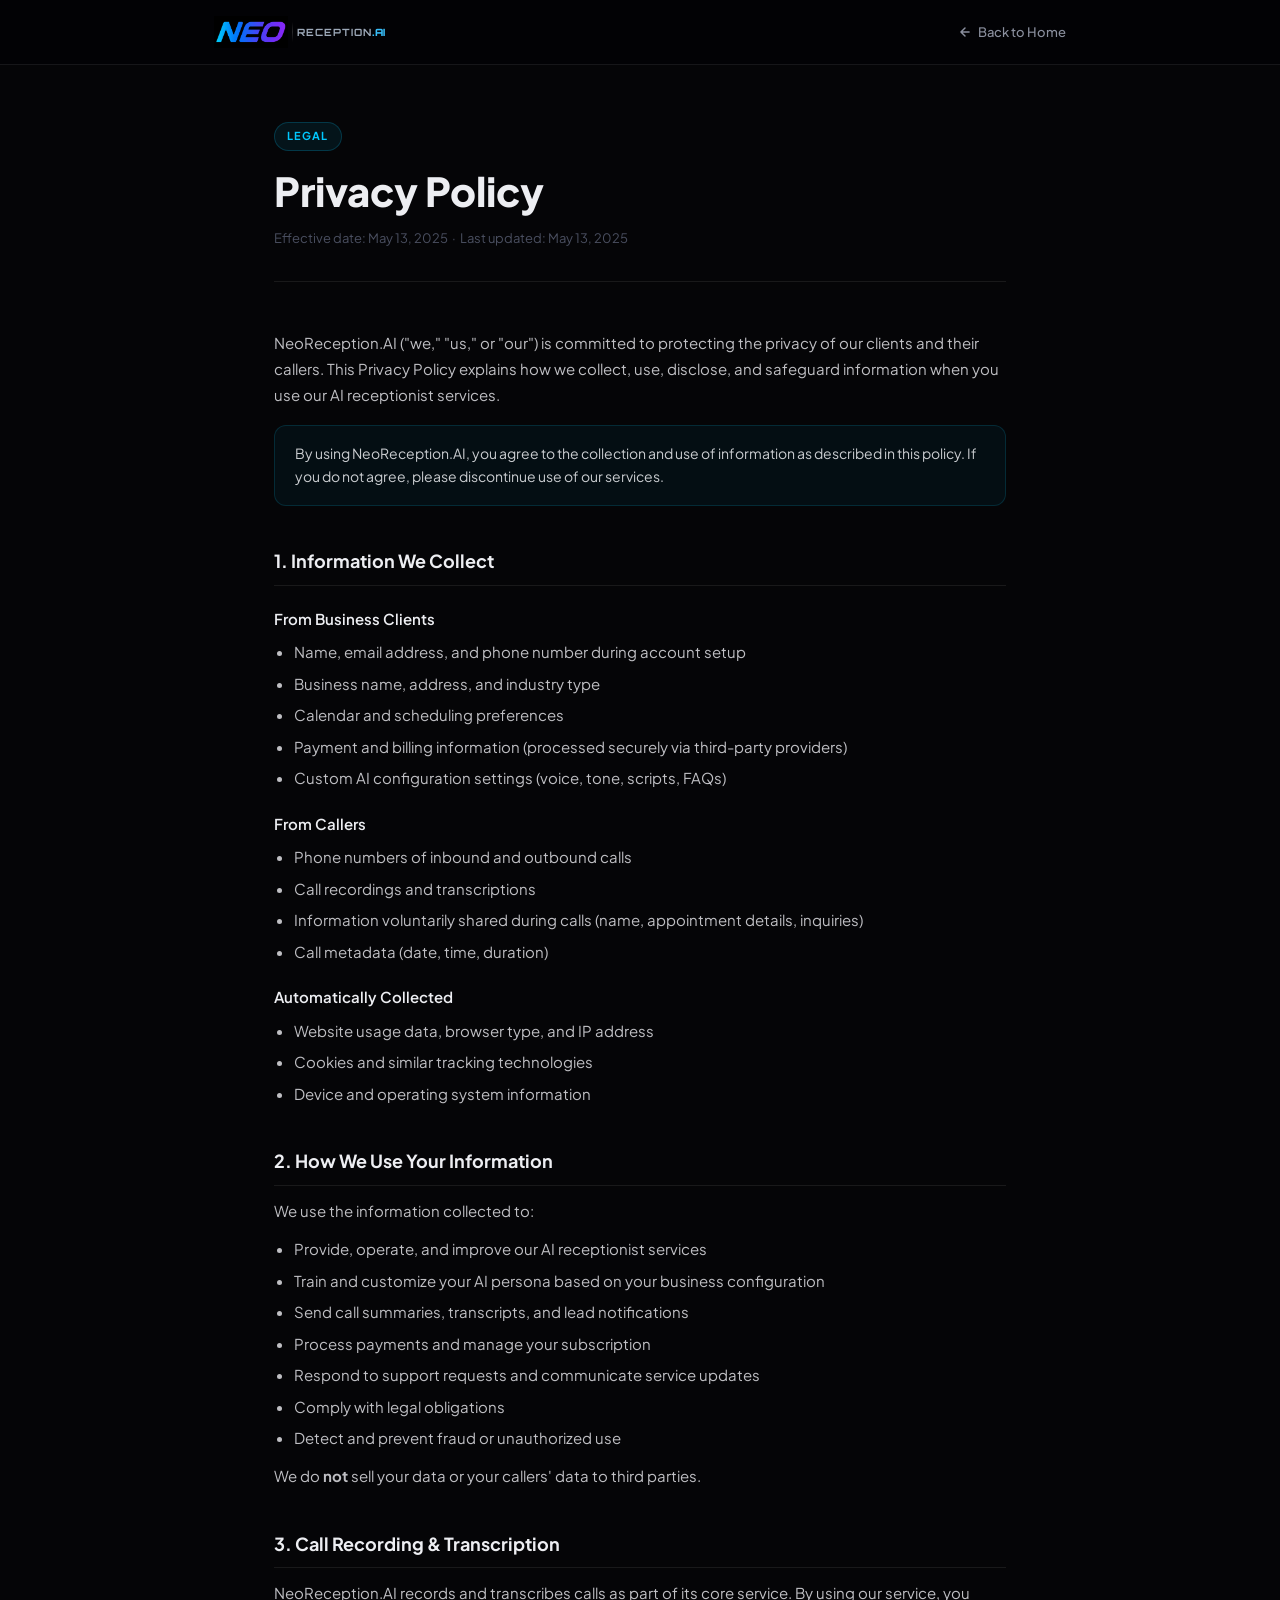
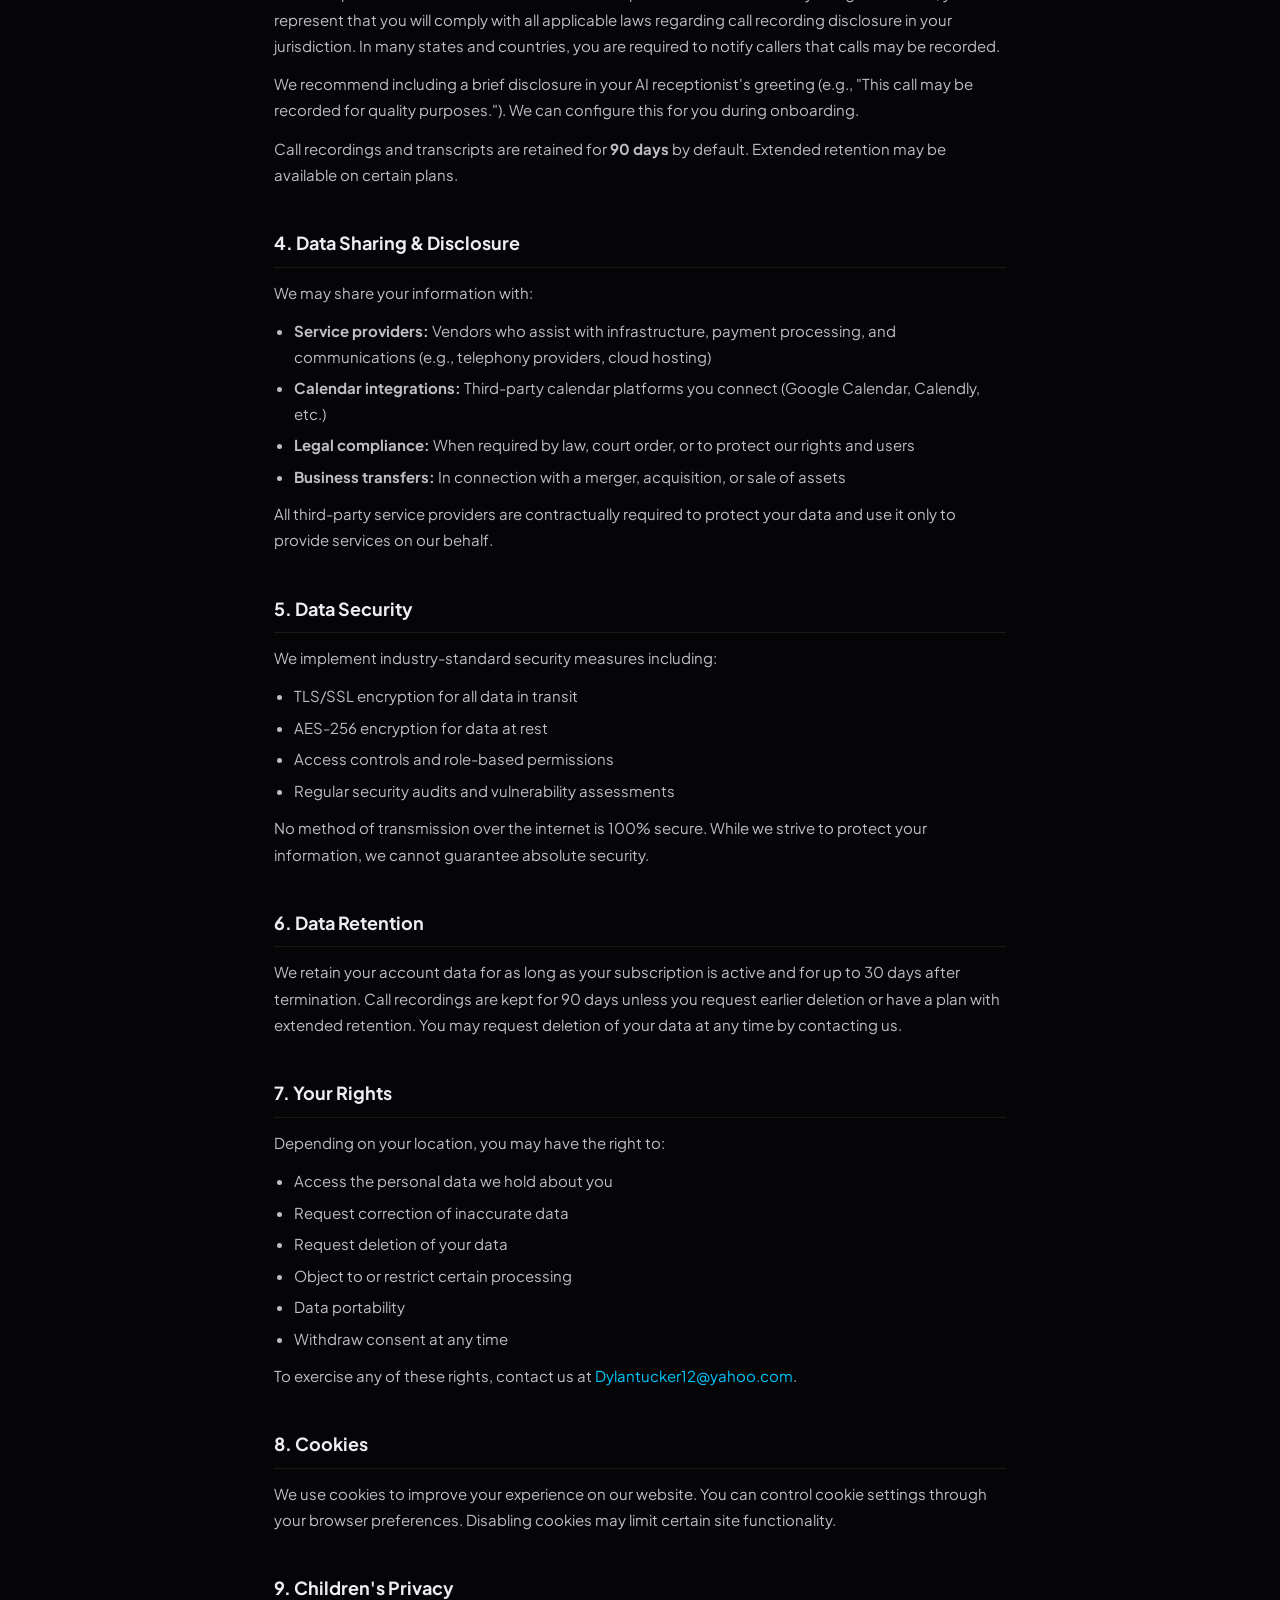
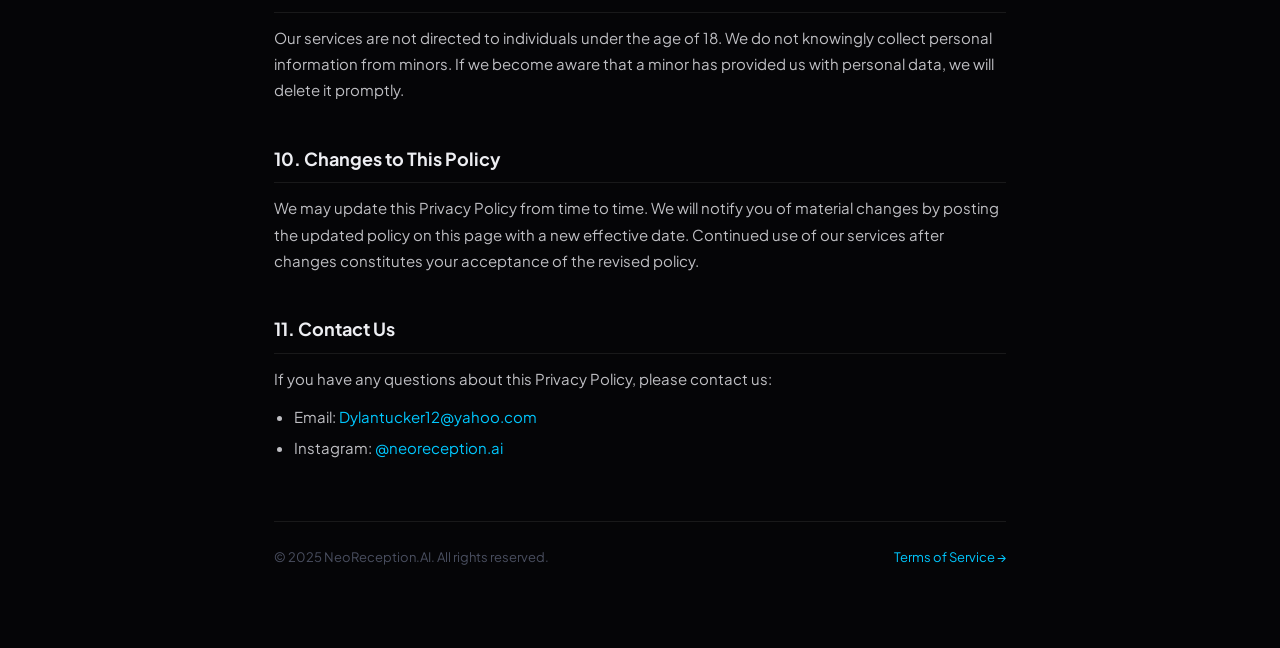
==== privacy.html @ 52baa78c "Add Privacy Policy and Terms of Service pages, link from footer Co-Authored-By: Claude Sonnet 4.6 <n" ====
<!DOCTYPE html>
<html lang="en">
<head>
  <meta charset="UTF-8" />
  <meta name="viewport" content="width=device-width, initial-scale=1.0" />
  <title>Privacy Policy — NeoReception.AI</title>
  <link rel="preconnect" href="https://fonts.googleapis.com" />
  <link rel="preconnect" href="https://fonts.gstatic.com" crossorigin />
  <link href="https://fonts.googleapis.com/css2?family=Plus+Jakarta+Sans:wght@300;400;500;600;700;800&family=Orbitron:wght@700;900&display=swap" rel="stylesheet" />
  <style>
    *, *::before, *::after { box-sizing: border-box; margin: 0; padding: 0; }
    :root {
      --bg-deep:    #020203;
      --bg-base:    #050507;
      --bg-elevated:#0a0a0e;
      --border:     rgba(255,255,255,0.08);
      --border-hi:  rgba(255,255,255,0.14);
      --fg:         #EDEEF2;
      --fg-muted:   #8A8F9E;
      --fg-subtle:  #4A4F60;
      --accent:     #00C8FF;
      --accent-2:   #7B61FF;
      --radius:     16px;
      --font:       'Plus Jakarta Sans', sans-serif;
    }
    html { scroll-behavior: smooth; }
    body {
      font-family: var(--font);
      background: var(--bg-base);
      color: var(--fg);
      line-height: 1.7;
      font-size: 16px;
    }

    /* NAV */
    nav {
      position: fixed; top: 0; left: 0; right: 0; z-index: 100;
      padding: 16px 0;
      background: rgba(3,3,6,0.95);
      backdrop-filter: blur(20px);
      -webkit-backdrop-filter: blur(20px);
      border-bottom: 1px solid var(--border);
    }
    .nav-inner {
      max-width: 900px; margin: 0 auto; padding: 0 24px;
      display: flex; align-items: center; justify-content: space-between;
    }
    .logo { display: flex; align-items: center; gap: 3px; text-decoration: none; }
    .logo-img-wrap { display: inline-flex; align-items: center; line-height: 0; flex-shrink: 0; }
    .logo-img { height: 32px; width: auto; display: block; }
    .logo-sep { width: 1px; height: 20px; background: linear-gradient(to bottom, transparent, rgba(255,255,255,0.15), transparent); flex-shrink: 0; margin: 0 1px; }
    .logo-name { display: flex; flex-direction: row; align-items: baseline; }
    .logo-reception { font-family: 'Orbitron', sans-serif; font-size: 10px; font-weight: 700; color: rgba(210,225,245,0.75); letter-spacing: 0.1em; text-transform: uppercase; }
    .logo-ai { font-family: 'Orbitron', sans-serif; font-size: 10px; font-weight: 900; color: #38BDF8; letter-spacing: 0.06em; text-transform: uppercase; }
    .nav-back {
      display: flex; align-items: center; gap: 6px;
      color: var(--fg-muted); text-decoration: none; font-size: 13px; font-weight: 500;
      transition: color 0.2s;
    }
    .nav-back:hover { color: var(--fg); }
    .nav-back svg { flex-shrink: 0; }

    /* LAYOUT */
    .page-wrap {
      max-width: 780px;
      margin: 0 auto;
      padding: 120px 24px 80px;
    }

    /* HEADER */
    .doc-header {
      margin-bottom: 48px;
      padding-bottom: 32px;
      border-bottom: 1px solid var(--border);
    }
    .doc-tag {
      display: inline-flex; align-items: center; gap: 6px;
      font-size: 11px; font-weight: 700; letter-spacing: 0.1em; text-transform: uppercase;
      color: var(--accent); background: rgba(0,200,255,0.08);
      border: 1px solid rgba(0,200,255,0.2); border-radius: 999px;
      padding: 4px 12px; margin-bottom: 16px;
    }
    .doc-title {
      font-size: clamp(28px, 5vw, 40px);
      font-weight: 800;
      color: var(--fg);
      line-height: 1.2;
      margin-bottom: 12px;
    }
    .doc-meta {
      font-size: 13px;
      color: var(--fg-subtle);
    }

    /* CONTENT */
    .doc-section { margin-bottom: 40px; }
    .doc-section h2 {
      font-size: 18px;
      font-weight: 700;
      color: var(--fg);
      margin-bottom: 12px;
      padding-bottom: 8px;
      border-bottom: 1px solid var(--border);
    }
    .doc-section h3 {
      font-size: 15px;
      font-weight: 600;
      color: var(--fg);
      margin: 20px 0 8px;
    }
    .doc-section p {
      font-size: 15px;
      color: rgba(237,238,242,0.8);
      margin-bottom: 12px;
      line-height: 1.75;
    }
    .doc-section ul {
      margin: 8px 0 12px 20px;
    }
    .doc-section ul li {
      font-size: 15px;
      color: rgba(237,238,242,0.8);
      margin-bottom: 6px;
      line-height: 1.7;
    }
    .doc-section a {
      color: var(--accent);
      text-decoration: none;
    }
    .doc-section a:hover { text-decoration: underline; }

    .highlight-box {
      background: rgba(0,200,255,0.05);
      border: 1px solid rgba(0,200,255,0.15);
      border-radius: 12px;
      padding: 16px 20px;
      margin: 16px 0;
      font-size: 14px;
      color: rgba(237,238,242,0.85);
    }

    /* FOOTER */
    .doc-footer {
      margin-top: 60px;
      padding-top: 24px;
      border-top: 1px solid var(--border);
      display: flex;
      align-items: center;
      justify-content: space-between;
      flex-wrap: gap;
      gap: 12px;
      font-size: 13px;
      color: var(--fg-subtle);
    }
    .doc-footer a { color: var(--accent); text-decoration: none; }
    .doc-footer a:hover { text-decoration: underline; }
  </style>
</head>
<body>

<nav>
  <div class="nav-inner">
    <a href="index.html" class="logo" aria-label="NeoReception.AI Home">
      <span class="logo-img-wrap"><img src="Neo Logo.png" alt="NEO" class="logo-img" /></span>
      <span class="logo-sep"></span>
      <span class="logo-name"><span class="logo-reception">Reception</span><span class="logo-ai">.AI</span></span>
    </a>
    <a href="index.html" class="nav-back">
      <svg width="14" height="14" viewBox="0 0 24 24" fill="none" stroke="currentColor" stroke-width="2.5" stroke-linecap="round" stroke-linejoin="round"><path d="M19 12H5M12 5l-7 7 7 7"/></svg>
      Back to Home
    </a>
  </div>
</nav>

<div class="page-wrap">

  <div class="doc-header">
    <div class="doc-tag">Legal</div>
    <h1 class="doc-title">Privacy Policy</h1>
    <p class="doc-meta">Effective date: May 13, 2025 &nbsp;·&nbsp; Last updated: May 13, 2025</p>
  </div>

  <div class="doc-section">
    <p>NeoReception.AI ("we," "us," or "our") is committed to protecting the privacy of our clients and their callers. This Privacy Policy explains how we collect, use, disclose, and safeguard information when you use our AI receptionist services.</p>
    <div class="highlight-box">
      By using NeoReception.AI, you agree to the collection and use of information as described in this policy. If you do not agree, please discontinue use of our services.
    </div>
  </div>

  <div class="doc-section">
    <h2>1. Information We Collect</h2>
    <h3>From Business Clients</h3>
    <ul>
      <li>Name, email address, and phone number during account setup</li>
      <li>Business name, address, and industry type</li>
      <li>Calendar and scheduling preferences</li>
      <li>Payment and billing information (processed securely via third-party providers)</li>
      <li>Custom AI configuration settings (voice, tone, scripts, FAQs)</li>
    </ul>
    <h3>From Callers</h3>
    <ul>
      <li>Phone numbers of inbound and outbound calls</li>
      <li>Call recordings and transcriptions</li>
      <li>Information voluntarily shared during calls (name, appointment details, inquiries)</li>
      <li>Call metadata (date, time, duration)</li>
    </ul>
    <h3>Automatically Collected</h3>
    <ul>
      <li>Website usage data, browser type, and IP address</li>
      <li>Cookies and similar tracking technologies</li>
      <li>Device and operating system information</li>
    </ul>
  </div>

  <div class="doc-section">
    <h2>2. How We Use Your Information</h2>
    <p>We use the information collected to:</p>
    <ul>
      <li>Provide, operate, and improve our AI receptionist services</li>
      <li>Train and customize your AI persona based on your business configuration</li>
      <li>Send call summaries, transcripts, and lead notifications</li>
      <li>Process payments and manage your subscription</li>
      <li>Respond to support requests and communicate service updates</li>
      <li>Comply with legal obligations</li>
      <li>Detect and prevent fraud or unauthorized use</li>
    </ul>
    <p>We do <strong>not</strong> sell your data or your callers' data to third parties.</p>
  </div>

  <div class="doc-section">
    <h2>3. Call Recording &amp; Transcription</h2>
    <p>NeoReception.AI records and transcribes calls as part of its core service. By using our service, you represent that you will comply with all applicable laws regarding call recording disclosure in your jurisdiction. In many states and countries, you are required to notify callers that calls may be recorded.</p>
    <p>We recommend including a brief disclosure in your AI receptionist's greeting (e.g., "This call may be recorded for quality purposes."). We can configure this for you during onboarding.</p>
    <p>Call recordings and transcripts are retained for <strong>90 days</strong> by default. Extended retention may be available on certain plans.</p>
  </div>

  <div class="doc-section">
    <h2>4. Data Sharing &amp; Disclosure</h2>
    <p>We may share your information with:</p>
    <ul>
      <li><strong>Service providers:</strong> Vendors who assist with infrastructure, payment processing, and communications (e.g., telephony providers, cloud hosting)</li>
      <li><strong>Calendar integrations:</strong> Third-party calendar platforms you connect (Google Calendar, Calendly, etc.)</li>
      <li><strong>Legal compliance:</strong> When required by law, court order, or to protect our rights and users</li>
      <li><strong>Business transfers:</strong> In connection with a merger, acquisition, or sale of assets</li>
    </ul>
    <p>All third-party service providers are contractually required to protect your data and use it only to provide services on our behalf.</p>
  </div>

  <div class="doc-section">
    <h2>5. Data Security</h2>
    <p>We implement industry-standard security measures including:</p>
    <ul>
      <li>TLS/SSL encryption for all data in transit</li>
      <li>AES-256 encryption for data at rest</li>
      <li>Access controls and role-based permissions</li>
      <li>Regular security audits and vulnerability assessments</li>
    </ul>
    <p>No method of transmission over the internet is 100% secure. While we strive to protect your information, we cannot guarantee absolute security.</p>
  </div>

  <div class="doc-section">
    <h2>6. Data Retention</h2>
    <p>We retain your account data for as long as your subscription is active and for up to 30 days after termination. Call recordings are kept for 90 days unless you request earlier deletion or have a plan with extended retention. You may request deletion of your data at any time by contacting us.</p>
  </div>

  <div class="doc-section">
    <h2>7. Your Rights</h2>
    <p>Depending on your location, you may have the right to:</p>
    <ul>
      <li>Access the personal data we hold about you</li>
      <li>Request correction of inaccurate data</li>
      <li>Request deletion of your data</li>
      <li>Object to or restrict certain processing</li>
      <li>Data portability</li>
      <li>Withdraw consent at any time</li>
    </ul>
    <p>To exercise any of these rights, contact us at <a href="mailto:Dylantucker12@yahoo.com">Dylantucker12@yahoo.com</a>.</p>
  </div>

  <div class="doc-section">
    <h2>8. Cookies</h2>
    <p>We use cookies to improve your experience on our website. You can control cookie settings through your browser preferences. Disabling cookies may limit certain site functionality.</p>
  </div>

  <div class="doc-section">
    <h2>9. Children's Privacy</h2>
    <p>Our services are not directed to individuals under the age of 18. We do not knowingly collect personal information from minors. If we become aware that a minor has provided us with personal data, we will delete it promptly.</p>
  </div>

  <div class="doc-section">
    <h2>10. Changes to This Policy</h2>
    <p>We may update this Privacy Policy from time to time. We will notify you of material changes by posting the updated policy on this page with a new effective date. Continued use of our services after changes constitutes your acceptance of the revised policy.</p>
  </div>

  <div class="doc-section">
    <h2>11. Contact Us</h2>
    <p>If you have any questions about this Privacy Policy, please contact us:</p>
    <ul>
      <li>Email: <a href="mailto:Dylantucker12@yahoo.com">Dylantucker12@yahoo.com</a></li>
      <li>Instagram: <a href="https://www.instagram.com/neoreception.ai" target="_blank">@neoreception.ai</a></li>
    </ul>
  </div>

  <div class="doc-footer">
    <span>© 2025 NeoReception.AI. All rights reserved.</span>
    <a href="terms.html">Terms of Service →</a>
  </div>

</div>
</body>
</html>
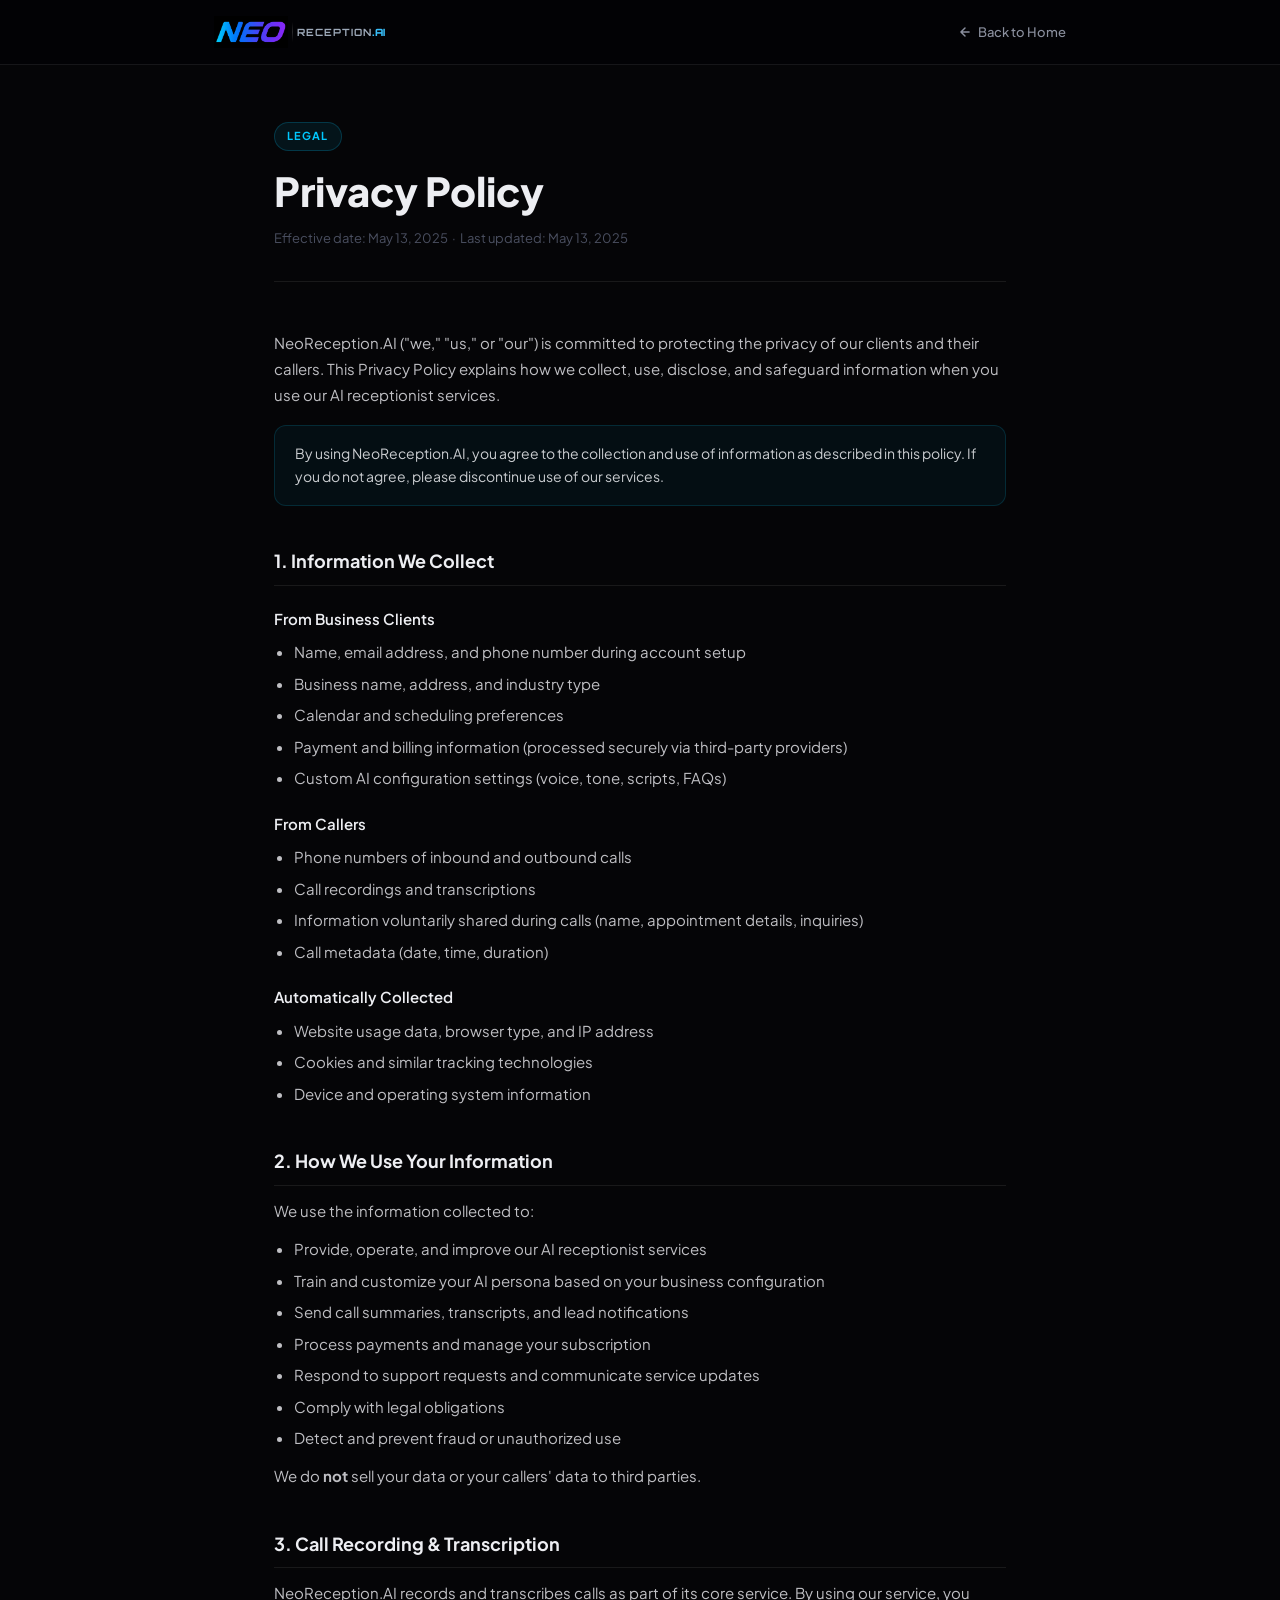
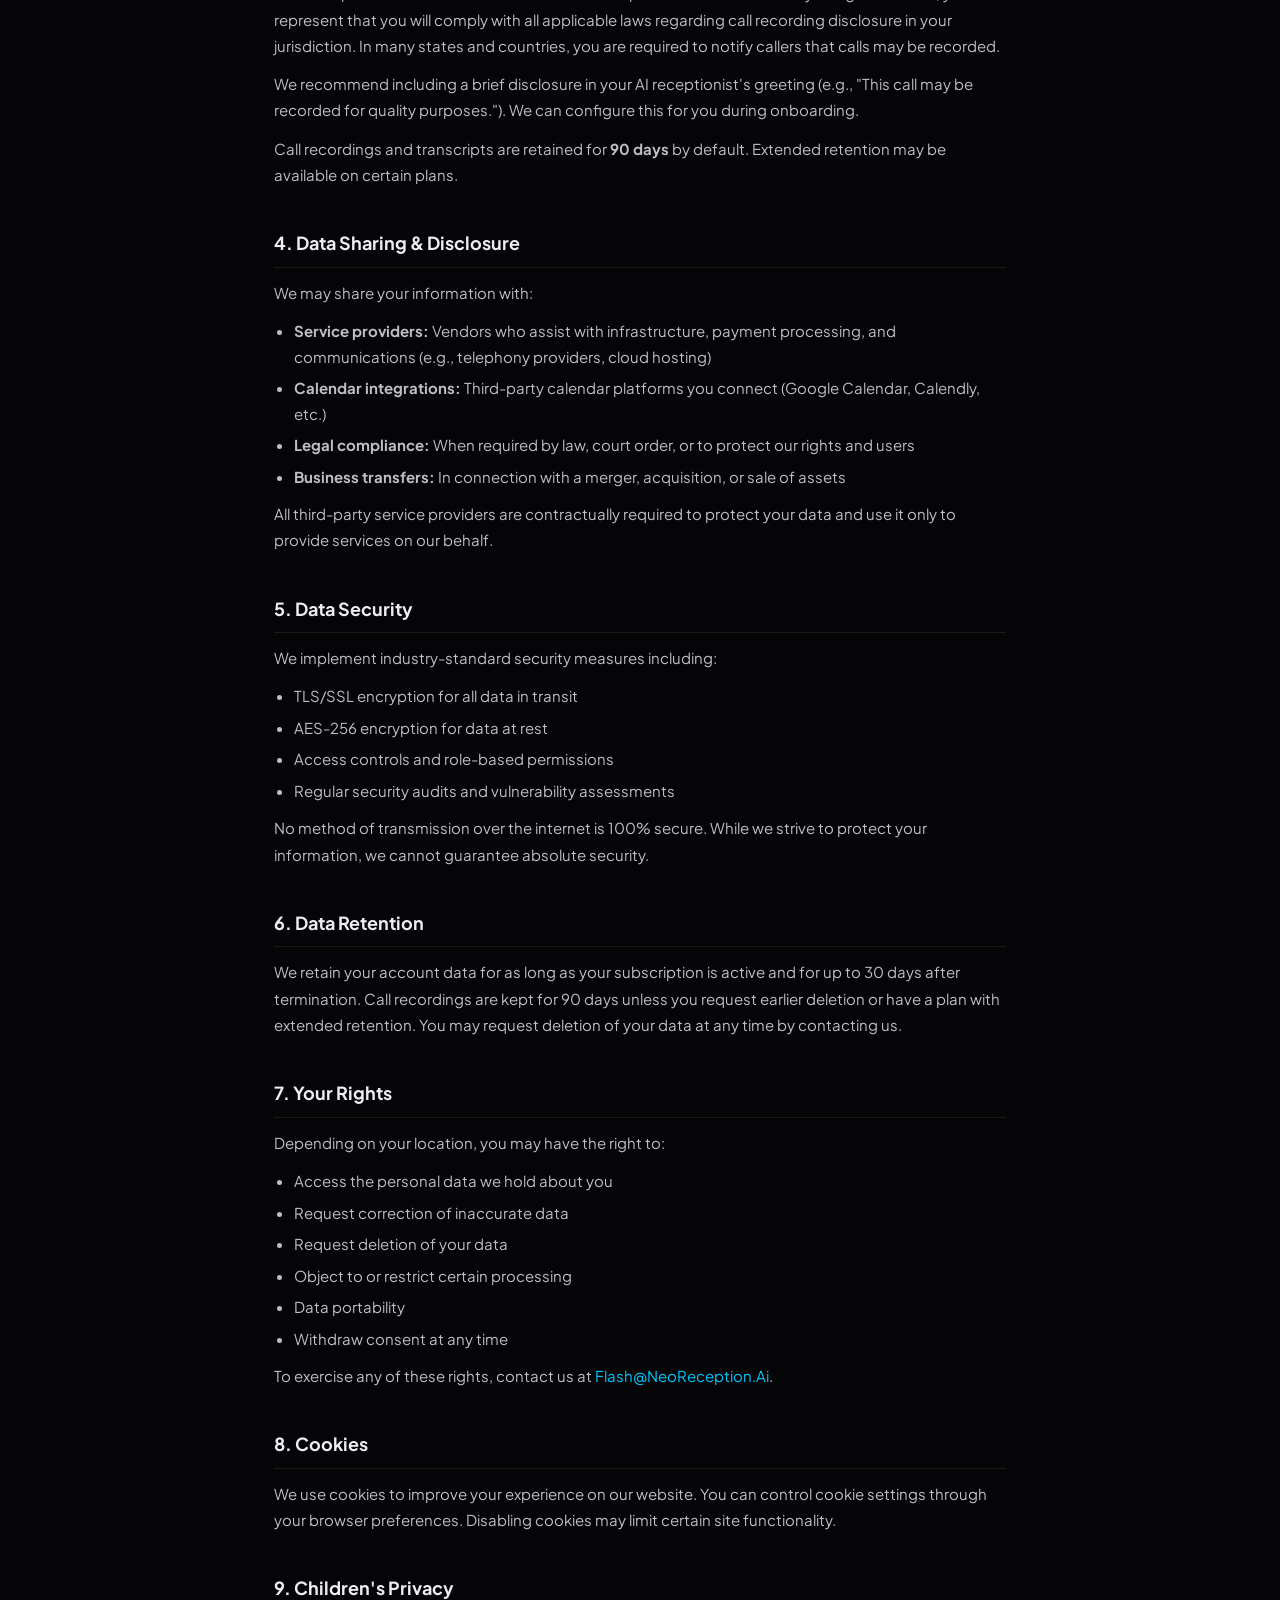
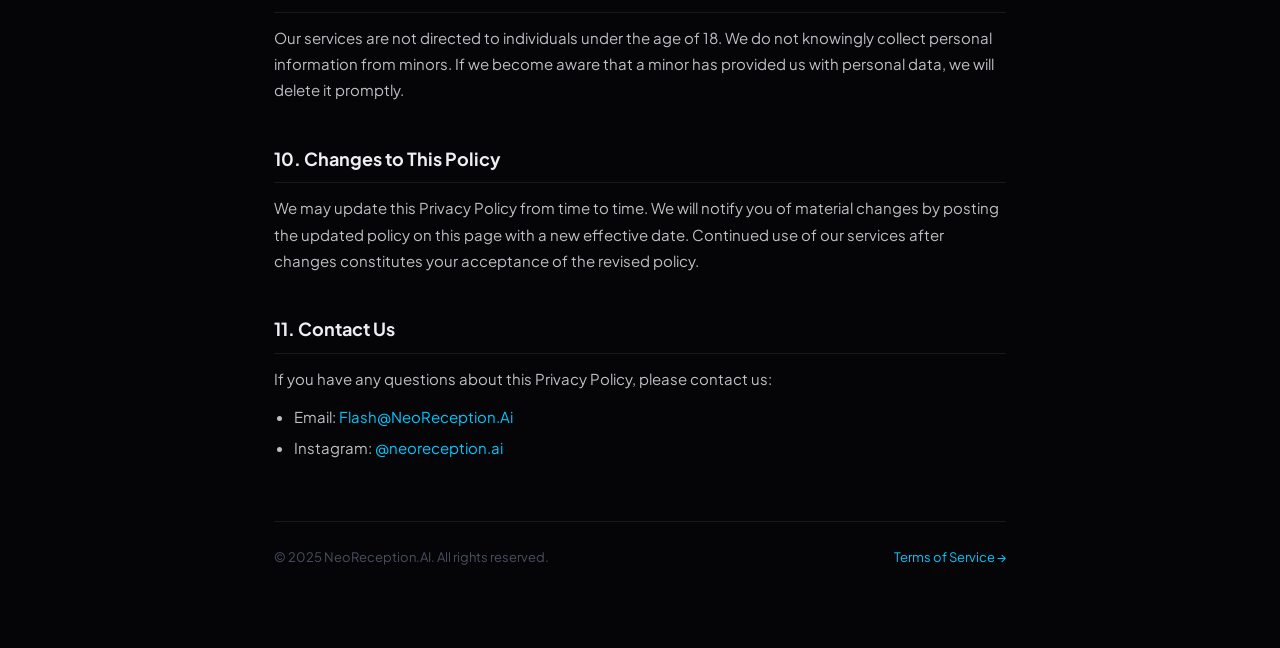
==== commit 5930a9f4: "Update email to Flash@NeoReception.Ai across site and legal pages Co-Authored-By: Claude Sonnet 4.6 " ====
--- a/privacy.html
+++ b/privacy.html
@@ -274,7 +274,7 @@
       <li>Data portability</li>
       <li>Withdraw consent at any time</li>
     </ul>
-    <p>To exercise any of these rights, contact us at <a href="mailto:Dylantucker12@yahoo.com">Dylantucker12@yahoo.com</a>.</p>
+    <p>To exercise any of these rights, contact us at <a href="mailto:Flash@NeoReception.Ai">Flash@NeoReception.Ai</a>.</p>
   </div>
 
   <div class="doc-section">
@@ -296,7 +296,7 @@
     <h2>11. Contact Us</h2>
     <p>If you have any questions about this Privacy Policy, please contact us:</p>
     <ul>
-      <li>Email: <a href="mailto:Dylantucker12@yahoo.com">Dylantucker12@yahoo.com</a></li>
+      <li>Email: <a href="mailto:Flash@NeoReception.Ai">Flash@NeoReception.Ai</a></li>
       <li>Instagram: <a href="https://www.instagram.com/neoreception.ai" target="_blank">@neoreception.ai</a></li>
     </ul>
   </div>
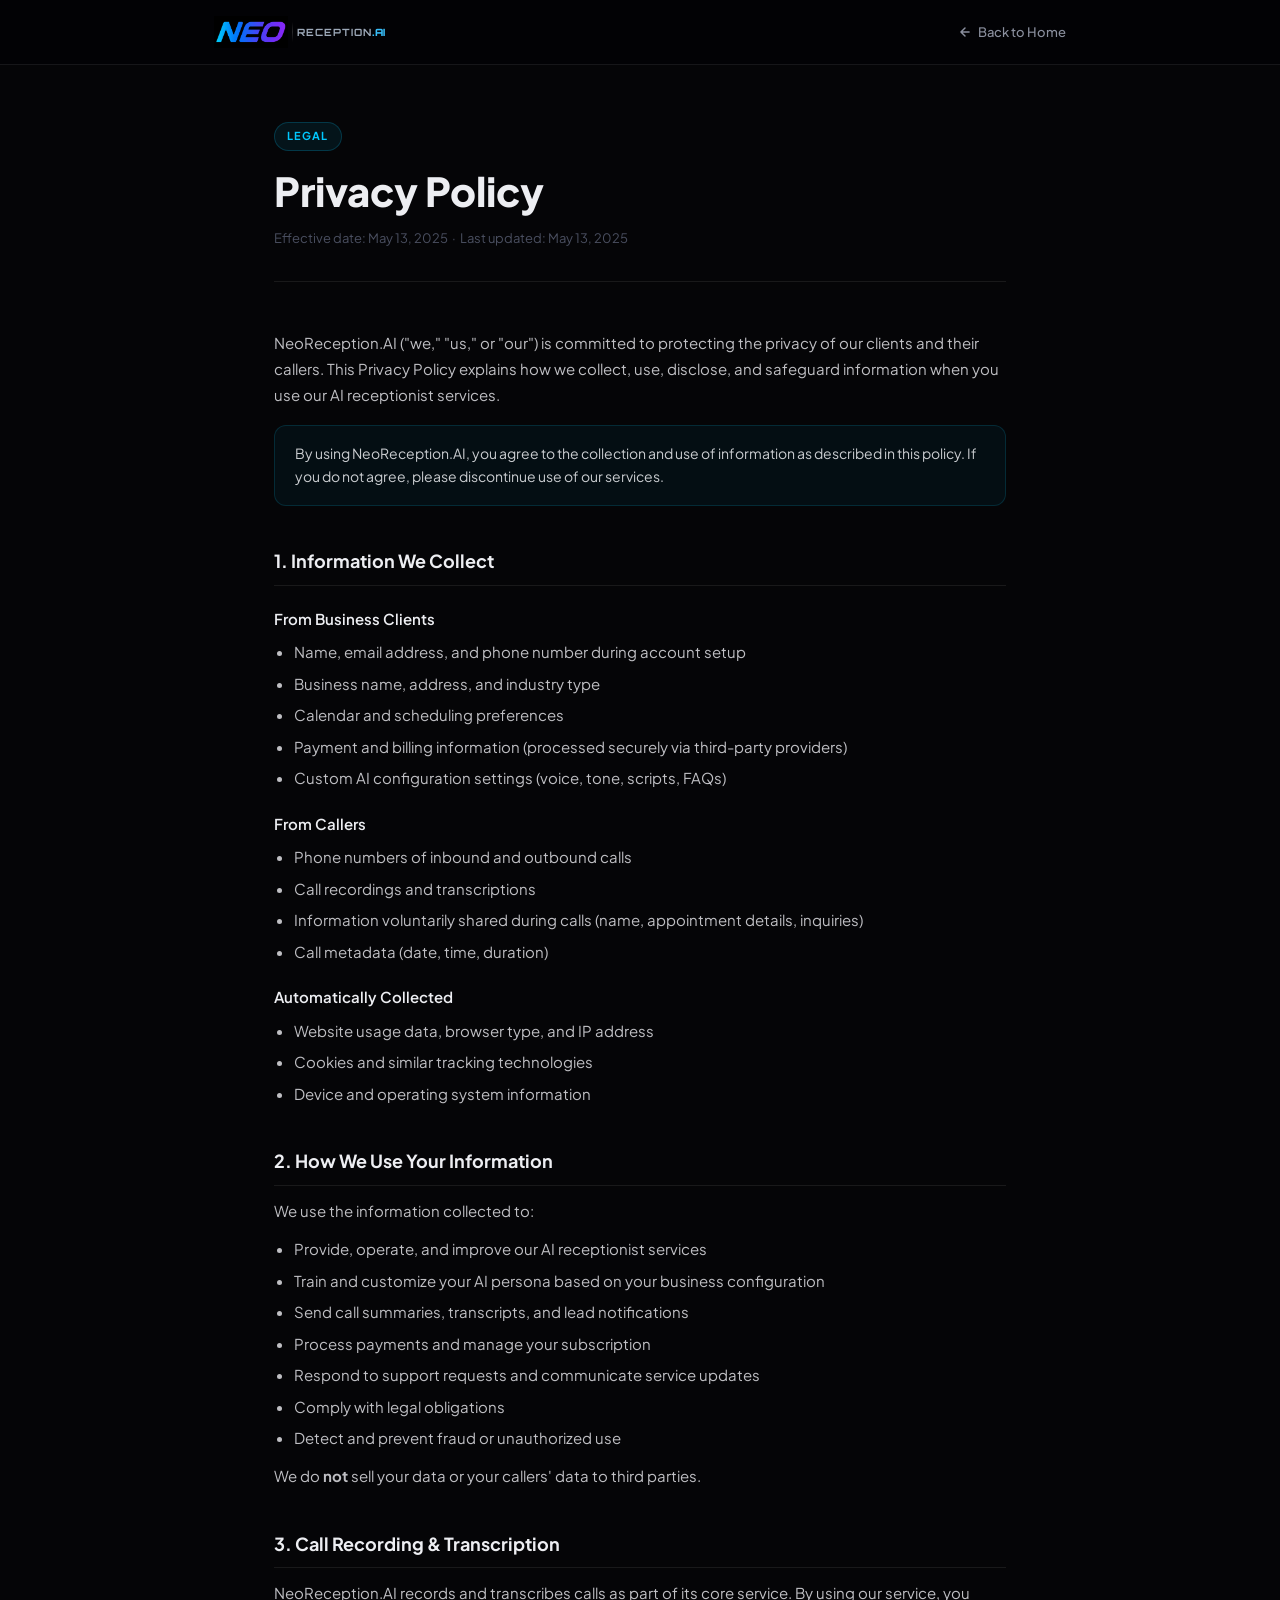
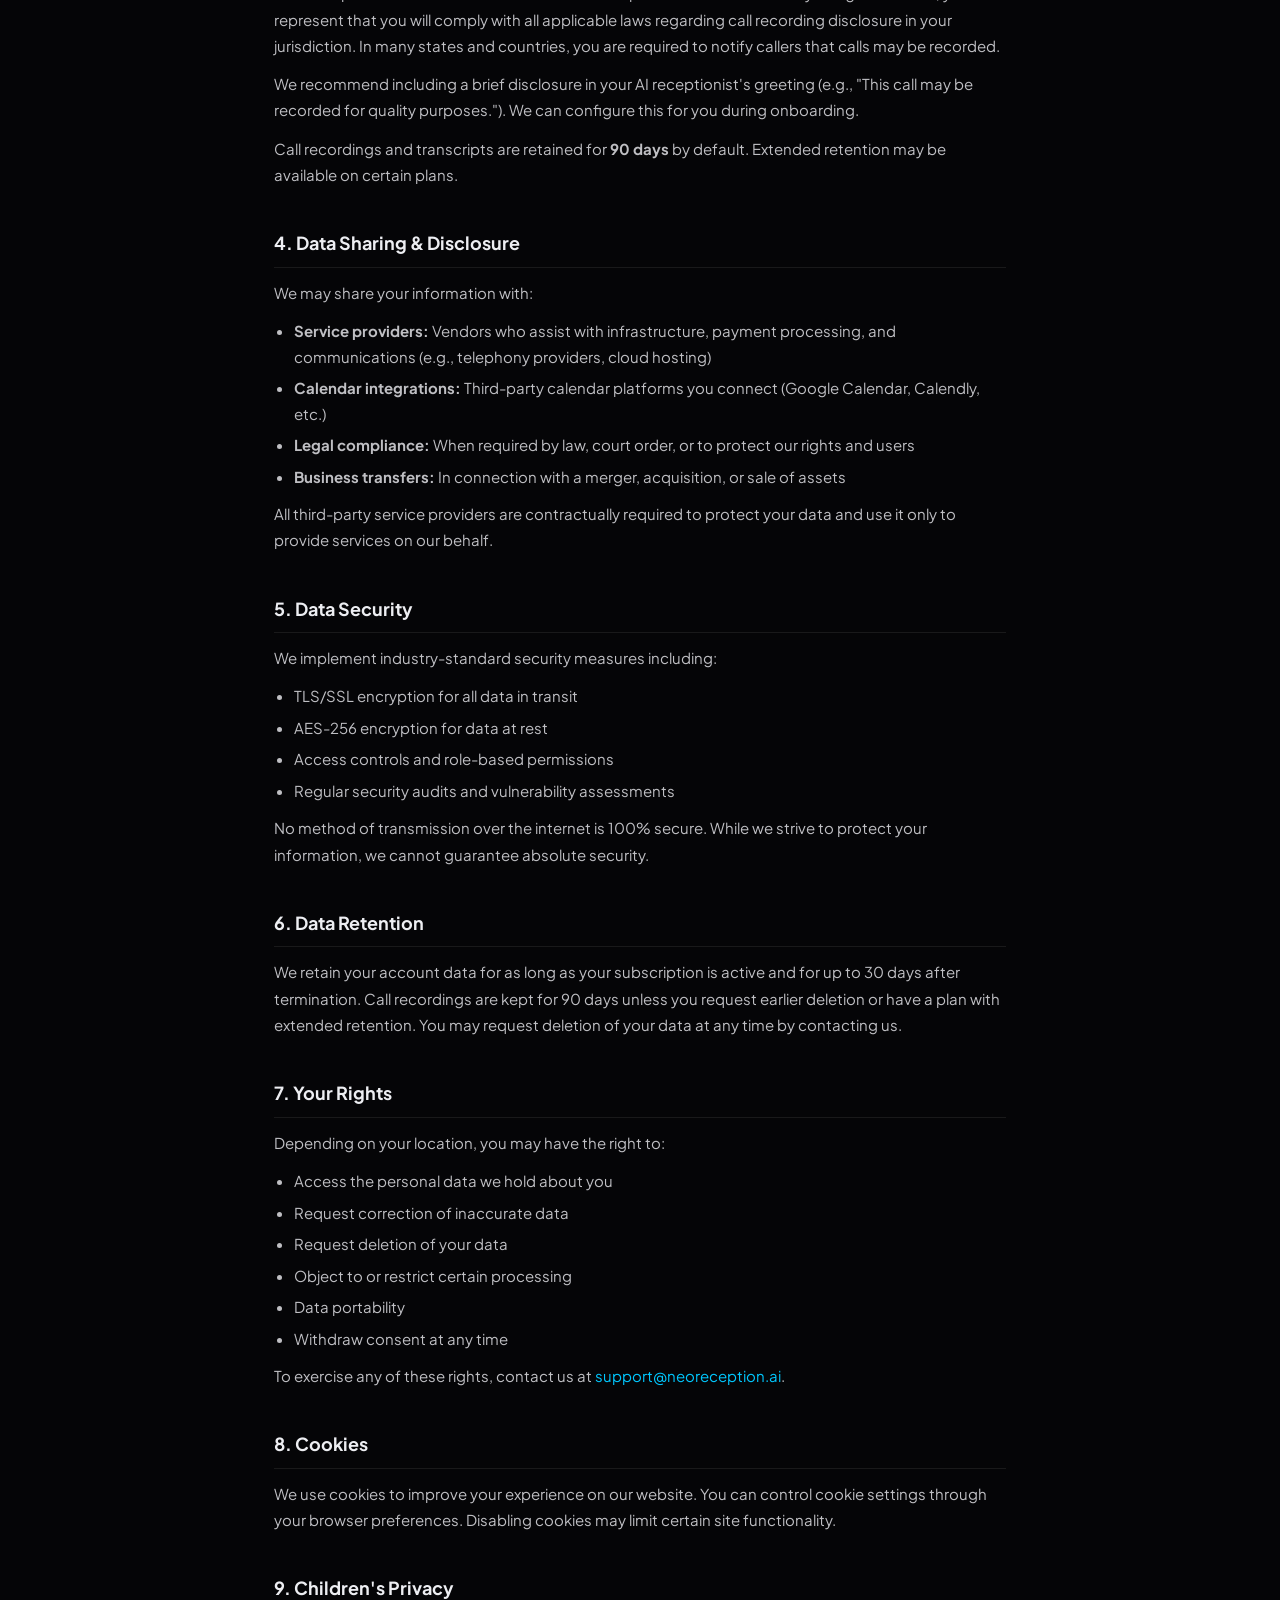
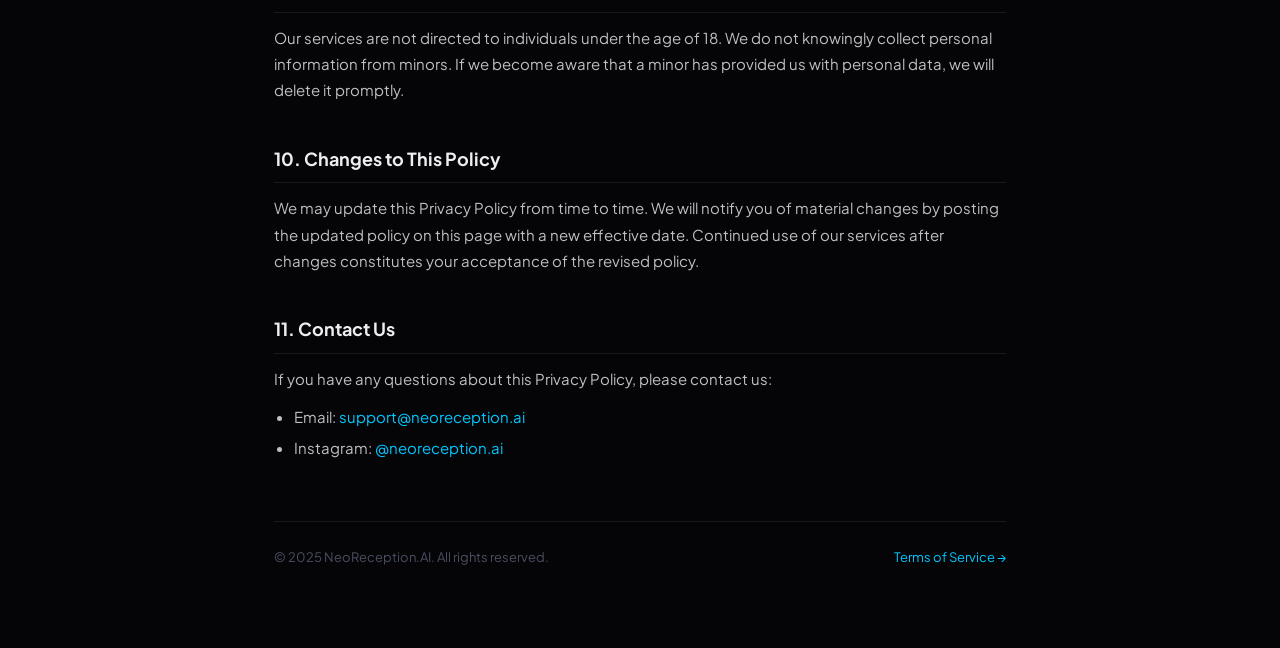
==== commit 2469b4f1: "Update contact email to support@neoreception.ai across all pages Co-Authored-By: Claude Sonnet 4.6 <" ====
--- a/privacy.html
+++ b/privacy.html
@@ -274,7 +274,7 @@
       <li>Data portability</li>
       <li>Withdraw consent at any time</li>
     </ul>
-    <p>To exercise any of these rights, contact us at <a href="mailto:Flash@NeoReception.Ai">Flash@NeoReception.Ai</a>.</p>
+    <p>To exercise any of these rights, contact us at <a href="mailto:support@neoreception.ai">support@neoreception.ai</a>.</p>
   </div>
 
   <div class="doc-section">
@@ -296,7 +296,7 @@
     <h2>11. Contact Us</h2>
     <p>If you have any questions about this Privacy Policy, please contact us:</p>
     <ul>
-      <li>Email: <a href="mailto:Flash@NeoReception.Ai">Flash@NeoReception.Ai</a></li>
+      <li>Email: <a href="mailto:support@neoreception.ai">support@neoreception.ai</a></li>
       <li>Instagram: <a href="https://www.instagram.com/neoreception.ai" target="_blank">@neoreception.ai</a></li>
     </ul>
   </div>
